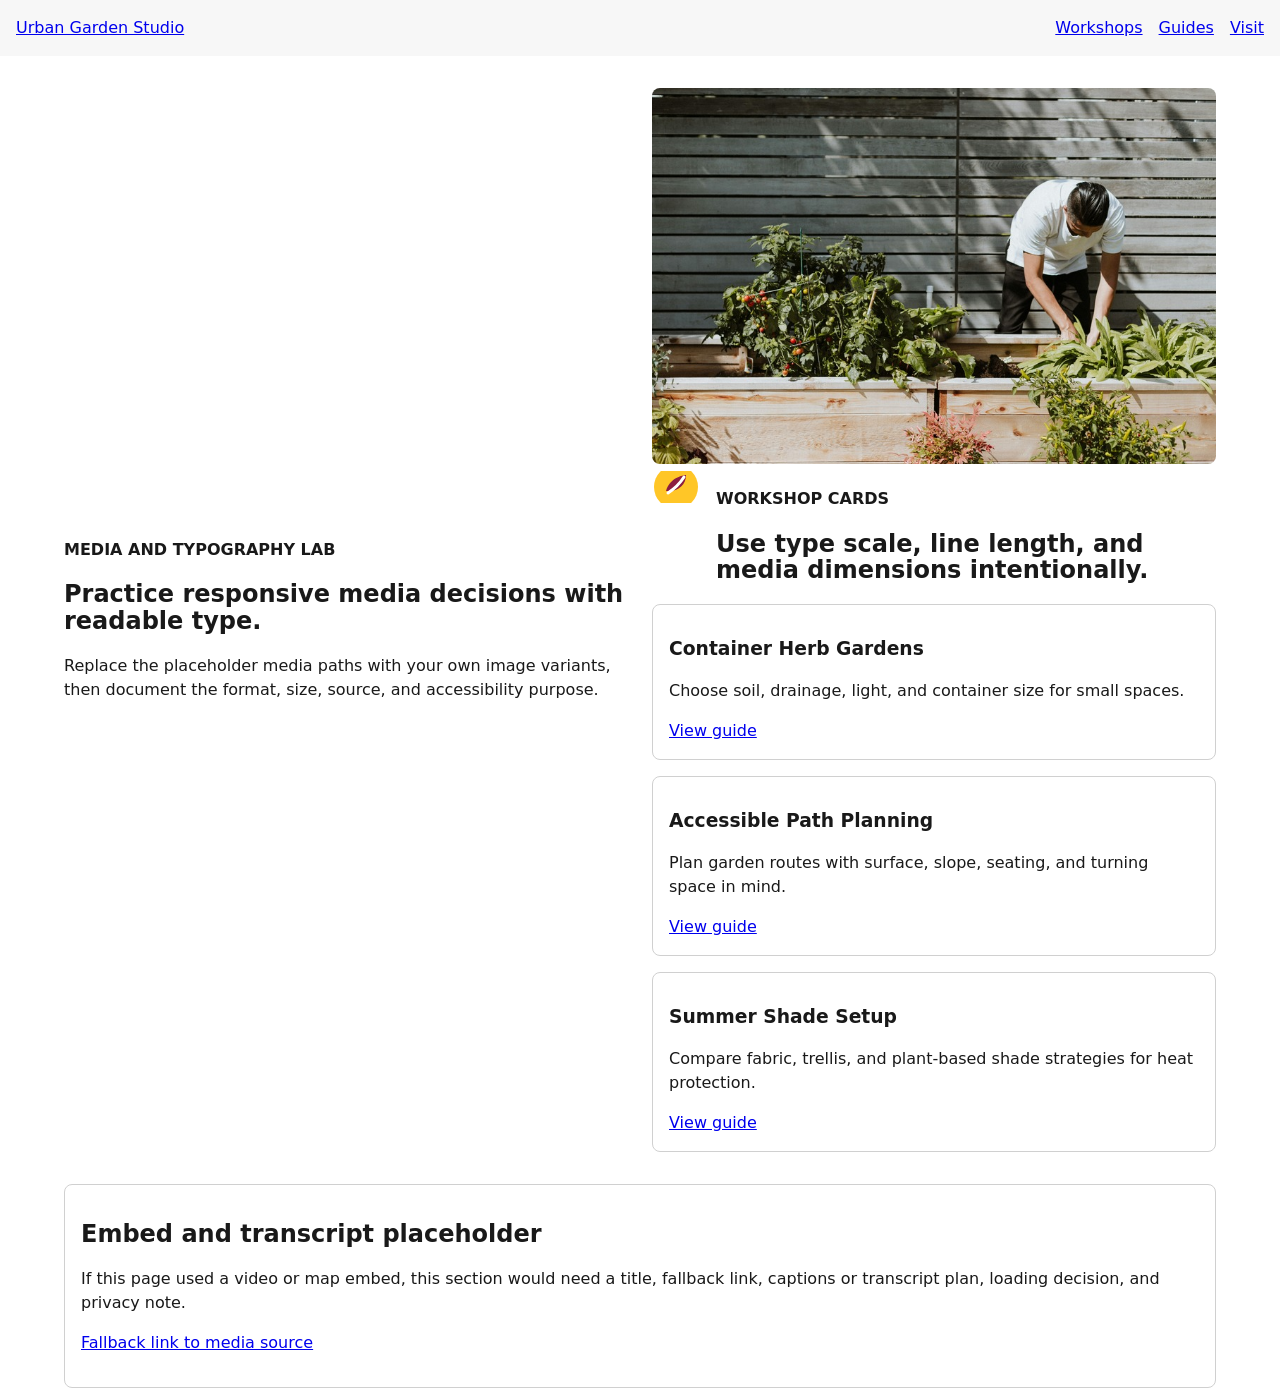
==== index.html @ c87c8046 "update" ====
<!doctype html>
<html lang="en">
<head>
  <meta charset="utf-8">
  <meta name="viewport" content="width=device-width, initial-scale=1">
  <title>Urban Garden Studio</title>
  <link rel="stylesheet" href="styles.css">
</head>
<body>
  <header class="site-header">
    <a class="site-logo" href="#">Urban Garden Studio</a>
    <nav aria-label="Main navigation">
      <ul class="nav-list">
        <li><a aria-current="page" href="#">Workshops</a></li>
        <li><a href="#">Guides</a></li>
        <li><a href="#">Visit</a></li>
      </ul>
    </nav>
  </header>

  <main>
    <section class="hero">
      <div class="hero-text">
        <p class="eyebrow">Media and typography lab</p>
        <h1>Practice responsive media decisions with readable type.</h1>
        <p>Replace the placeholder media paths with your own image variants, then document the format, size, source, and accessibility purpose.</p>
      </div>
      <figure class="hero-media">
        <img
          src="assets/garden-800.jpg"
          srcse="assets/garden-480.jpg 480w>
        <figcaption>Replace this placeholder with responsive image markup and real asset notes.</figcaption>
      </figure>
    </section>

    <section class="section">
      <div class="section-heading">
        <img class="section-icon" src="assets/sample-icon.svg" alt="" width="48" height="48">
        <div>
          <p class="eyebrow">Workshop cards</p>
          <h2>Use type scale, line length, and media dimensions intentionally.</h2>
        </div>
      </div>

      <div class="card-grid">
        <article class="card">
          <h3>Container Herb Gardens</h3>
          <p>Choose soil, drainage, light, and container size for small spaces.</p>
          <a href="#">View guide</a>
        </article>
        <article class="card">
          <h3>Accessible Path Planning</h3>
          <p>Plan garden routes with surface, slope, seating, and turning space in mind.</p>
          <a href="#">View guide</a>
        </article>
        <article class="card">
          <h3>Summer Shade Setup</h3>
          <p>Compare fabric, trellis, and plant-based shade strategies for heat protection.</p>
          <a href="#">View guide</a>
        </article>
      </div>
    </section>

    <section class="section media-check">
      <h2>Embed and transcript placeholder</h2>
      <p>If this page used a video or map embed, this section would need a title, fallback link, captions or transcript plan, loading decision, and privacy note.</p>
      <p><a href="#">Fallback link to media source</a></p>
    </section>
  </main>
</body>
</html>
---- styles.css ----
@layer reset, base, layout, components, utilities;

@layer reset {
  *,
  *::before,
  *::after {
    box-sizing: border-box;
  }

  body {
    margin: 0;
  }
}

@layer base {
  :root {
    --color-text: #191919;
    --color-surface: #ffffff;
    --color-muted: #f7f7f7;
    --color-accent: #8c1d40;
    --color-gold: #ffc627;
    --font-body: system-ui, -apple-system, BlinkMacSystemFont, "Segoe UI", sans-serif;
    --step-0: 1rem;
    --step-2: 1.5rem;
    --step-4: 2.5rem;
    --measure: 68ch;
    --space-4: 1rem;
    --space-6: 1.5rem;
    --space-8: 2rem;
  }

  body {
    color: var(--color-text);
    background: var(--color-surface);
    font-family: var(--font-body);
    font-size: var(--step-0);
    line-height: 1.5;
  }

  img,
  svg,
  video {
    max-inline-size: 100%;
    block-size: auto;
  }

  h1,
  h2,
  h3 {
    line-height: 1.1;
  }
}

@layer layout {
  main {
    inline-size: min(100% - 2rem, 72rem);
    margin-inline: auto;
  }

  .hero {
    display: grid;
    gap: var(--space-6);
    padding-block: var(--space-8);
  }

  .section {
    padding-block: var(--space-8);
  }

  .card-grid {
    display: grid;
    grid-template-columns: repeat(auto-fit, minmax(min(18rem, 100%), 1fr));
    gap: var(--space-4);
  }

  @media (min-width: 56rem) {
    .hero {
      grid-template-columns: 1fr 1fr;
      align-items: center;
    }
  }
}

@layer components {
  .site-header {
    display: flex;
    flex-wrap: wrap;
    gap: var(--space-4);
    justify-content: space-between;
    padding: var(--space-4);
    background: var(--color-muted);
  }

  .nav-list {
    display: flex;
    flex-wrap: wrap;
    gap: var(--space-4);
    padding: 0;
    margin: 0;
    list-style: none;
  }

  .hero-media {
    margin: 0;
  }

  .hero-media img,
  .placeholder-image {
    aspect-ratio: 3 / 2;
    border-radius: .5rem;
  }

  .hero-media img {
    object-fit: cover;
  }

  .placeholder-image {
    background:
      linear-gradient(135deg, rgb(140 29 64 / .85), rgb(255 198 39 / .85)),
      repeating-linear-gradient(45deg, #f7f7f7 0 12px, #ffffff 12px 24px);
    border: 1px solid #d0d0d0;
  }

  .section-heading {
    display: flex;
    gap: var(--space-4);
    align-items: start;
    max-inline-size: var(--measure);
  }

  .card,
  .media-check {
    padding: var(--space-4);
    border: 1px solid #d0d0d0;
    border-radius: .5rem;
    background: var(--color-surface);
  }
}

@layer utilities {
  .eyebrow {
    font-weight: 700;
    text-transform: uppercase;
  }
}
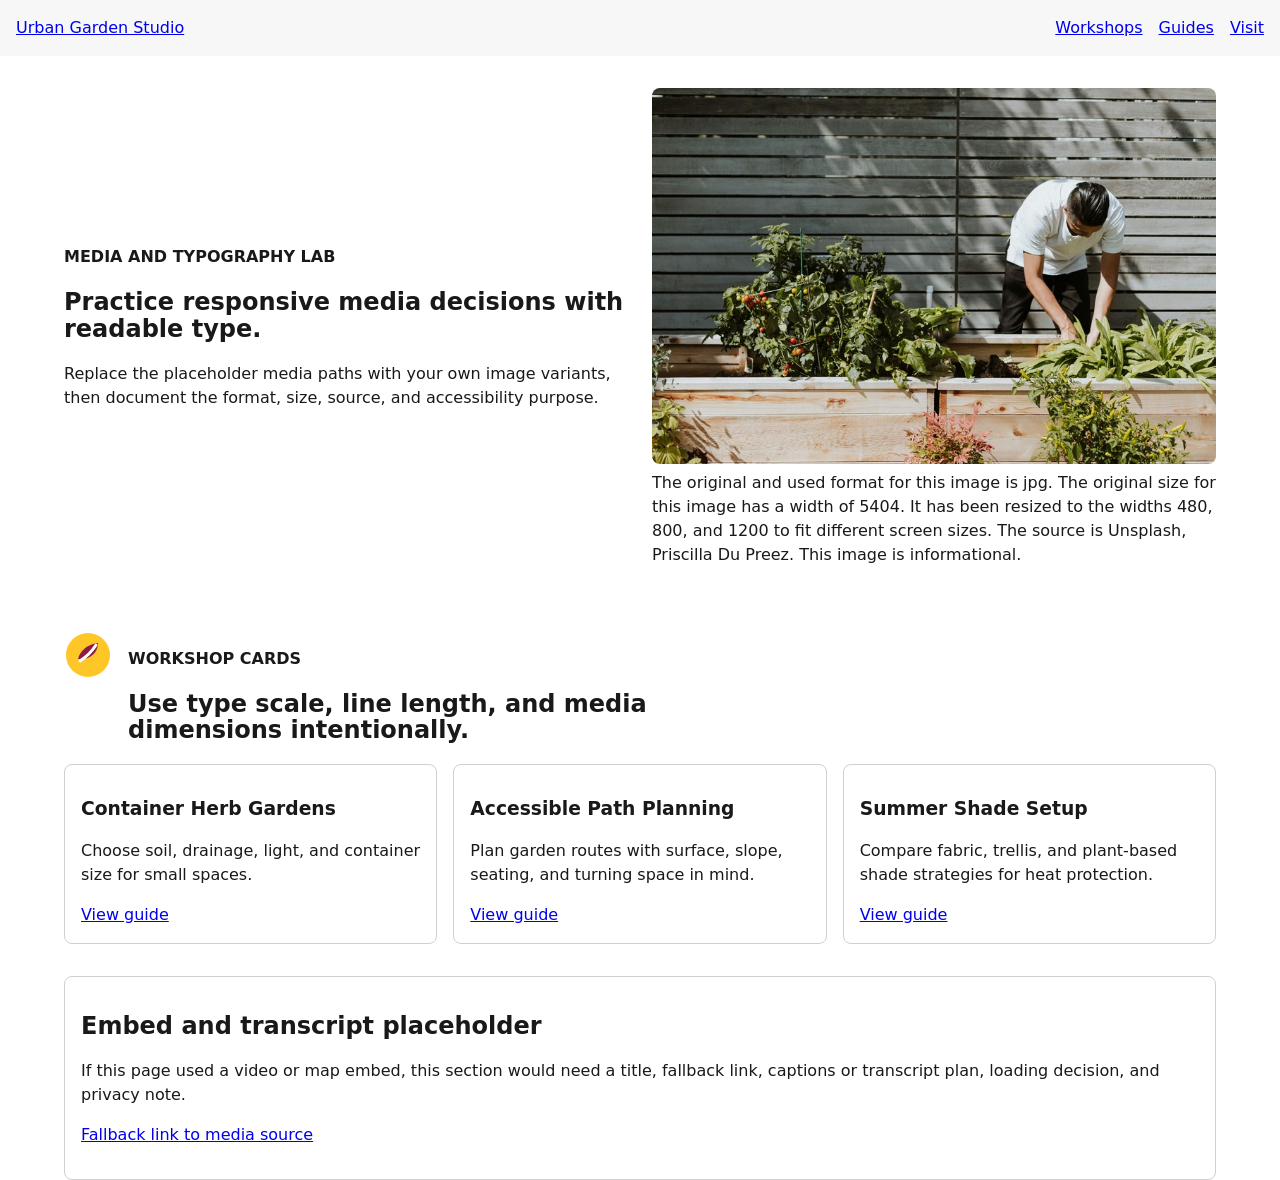
==== commit e0983d9e: "update" ====
--- a/index.html
+++ b/index.html
@@ -28,8 +28,13 @@
       <figure class="hero-media">
         <img
           src="assets/garden-800.jpg"
-          srcse="assets/garden-480.jpg 480w>
-        <figcaption>Replace this placeholder with responsive image markup and real asset notes.</figcaption>
+          srcset="assets/garden-480.jpg 480w,
+                  assets/garden-800.jpg 800w,
+                  assets/garden-1200.jpg 1200w"
+          sizes="(min-width: 56rem) 50vw, 100vw"
+          width="1200" height="800"
+          alt="Man tending to outdoor garden">
+        <figcaption>The original and used format for this image is jpg. The original size for this image has a width of 5404. It has been resized to the widths 480, 800, and 1200 to fit different screen sizes. The source is Unsplash, Priscilla Du Preez. This image is informational.</figcaption>
       </figure>
     </section>
 
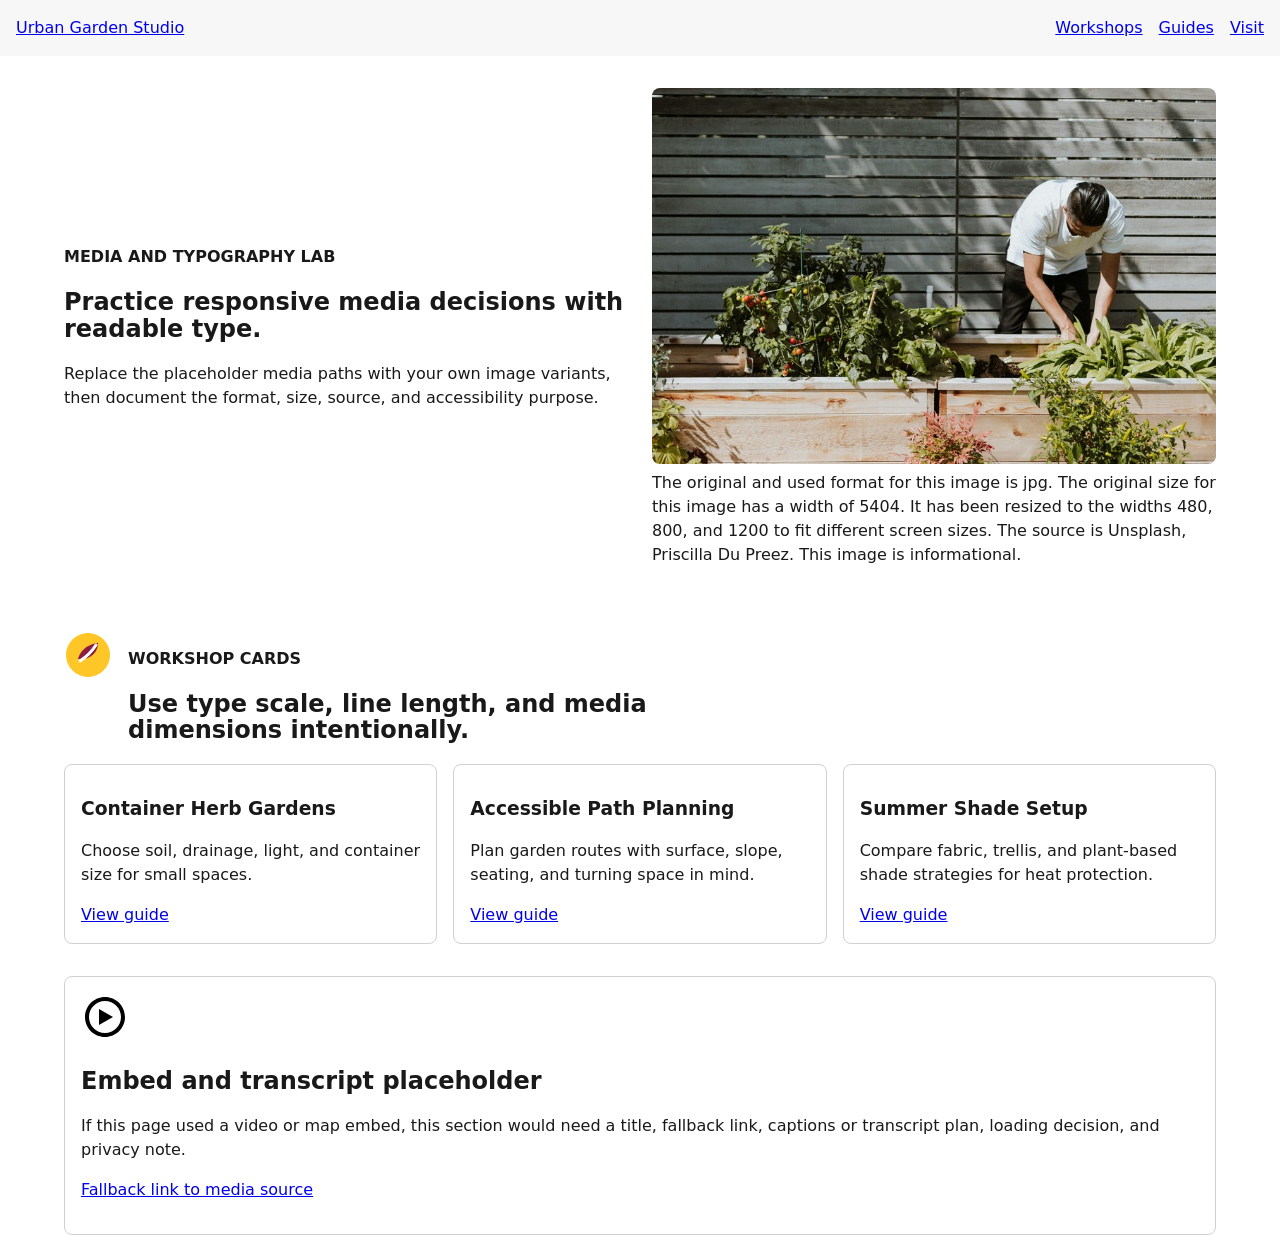
==== commit ce1ddee5: "update" ====
--- a/index.html
+++ b/index.html
@@ -67,6 +67,8 @@
     </section>
 
     <section class="section media-check">
+      <!--Added Video SVG Icon, purely decorative, sourced from Unsplash by Boxicons-->
+      <img class="section-icon" src="assets/video-icon.svg" alt="" width="48" height="48">
       <h2>Embed and transcript placeholder</h2>
       <p>If this page used a video or map embed, this section would need a title, fallback link, captions or transcript plan, loading decision, and privacy note.</p>
       <p><a href="#">Fallback link to media source</a></p>
--- a/styles.css
+++ b/styles.css
@@ -27,6 +27,8 @@
     --space-4: 1rem;
     --space-6: 1.5rem;
     --space-8: 2rem;
+
+    --heading-line-height: 1.1;
   }
 
   body {
@@ -47,7 +49,7 @@
   h1,
   h2,
   h3 {
-    line-height: 1.1;
+    line-height: var(--heading-line-height);
   }
 }
 
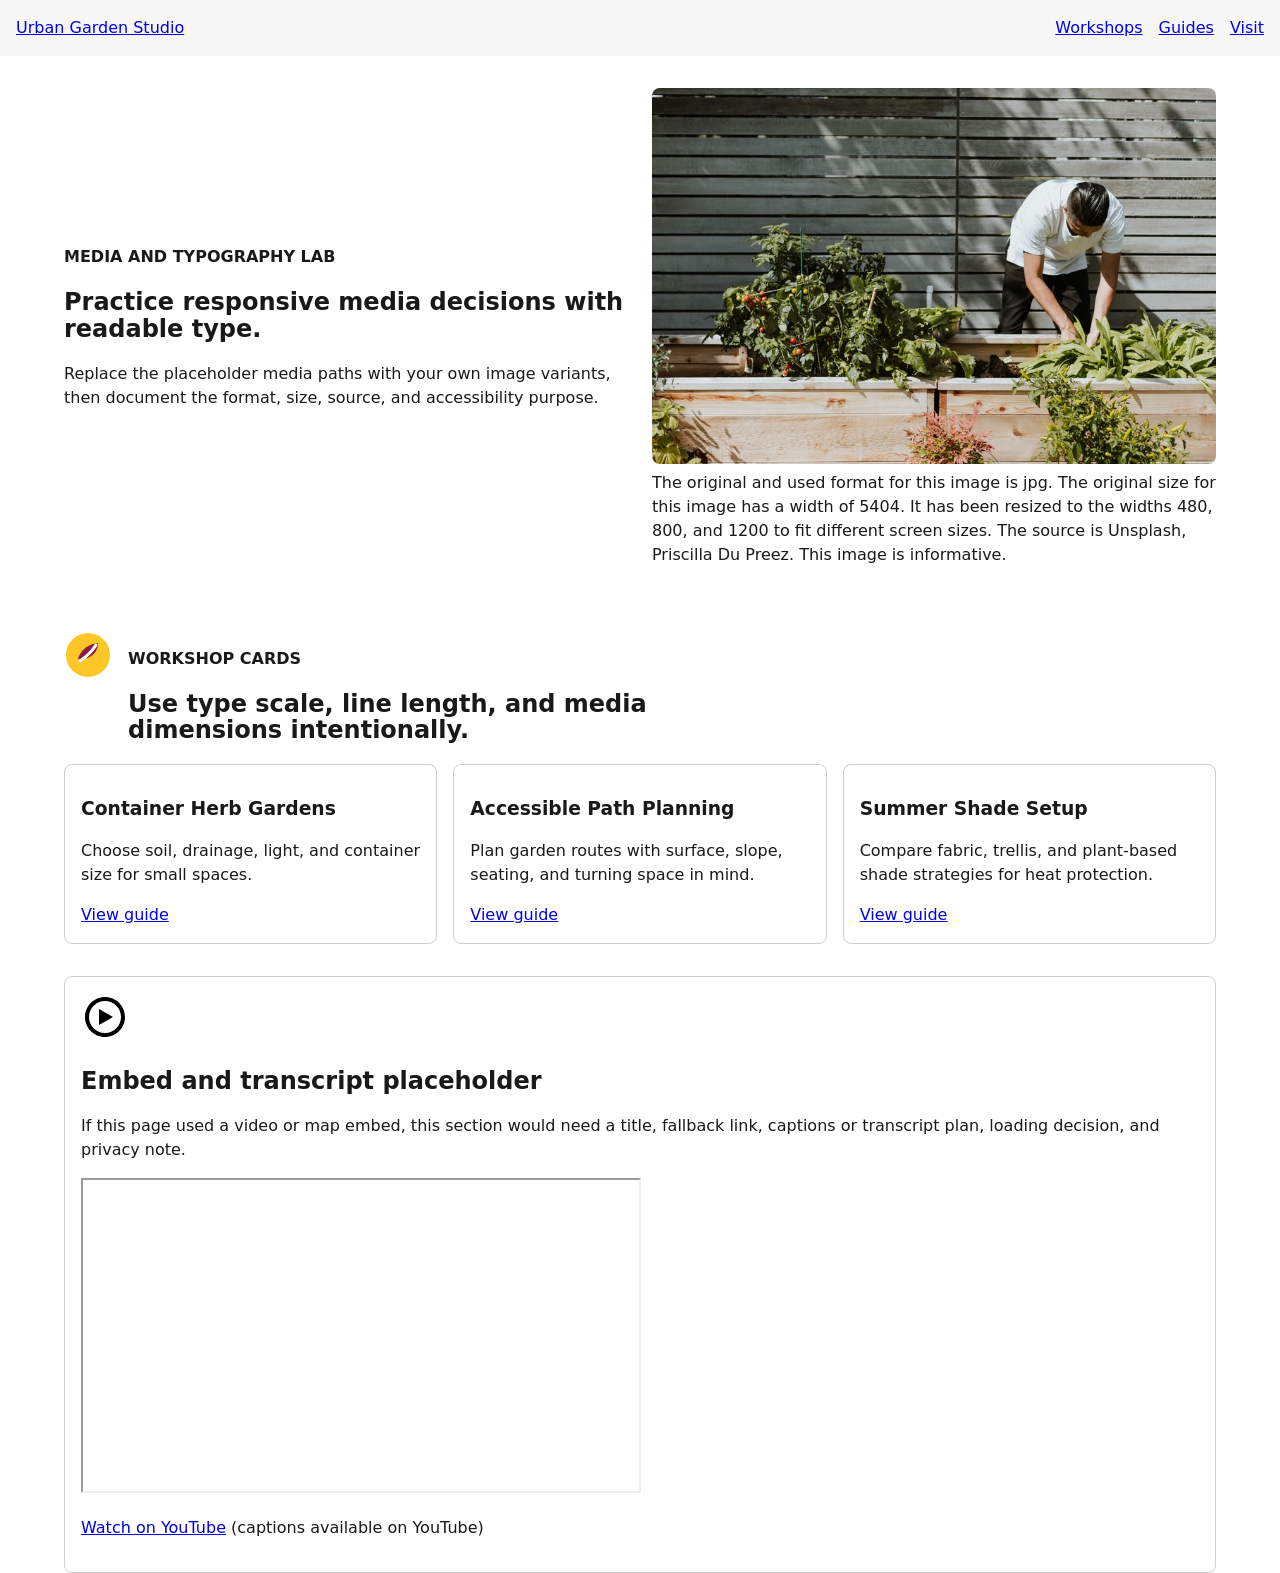
==== commit 71235b20: "update" ====
--- a/index.html
+++ b/index.html
@@ -34,7 +34,7 @@
           sizes="(min-width: 56rem) 50vw, 100vw"
           width="1200" height="800"
           alt="Man tending to outdoor garden">
-        <figcaption>The original and used format for this image is jpg. The original size for this image has a width of 5404. It has been resized to the widths 480, 800, and 1200 to fit different screen sizes. The source is Unsplash, Priscilla Du Preez. This image is informational.</figcaption>
+        <figcaption>The original and used format for this image is jpg. The original size for this image has a width of 5404. It has been resized to the widths 480, 800, and 1200 to fit different screen sizes. The source is Unsplash, Priscilla Du Preez. This image is informative.</figcaption>
       </figure>
     </section>
 
@@ -71,7 +71,18 @@
       <img class="section-icon" src="assets/video-icon.svg" alt="" width="48" height="48">
       <h2>Embed and transcript placeholder</h2>
       <p>If this page used a video or map embed, this section would need a title, fallback link, captions or transcript plan, loading decision, and privacy note.</p>
-      <p><a href="#">Fallback link to media source</a></p>
+      <div class="media-frame">
+        <iframe
+          src="https://www.youtube-nocookie.com/embed/FKF0ZcbIwfY"
+          title="Garden workshop video"
+          width="560" height="315"
+          loading="lazy"
+          allow="accelerometer; autoplay; clipboard-write; encrypted-media; gyroscope; picture-in-picture; web-share"
+          referrerpolicy="strict-origin-when-cross-origin"
+          allowfullscreen>
+        </iframe>
+      </div>
+      <p><a href="https://www.youtube.com/watch?v=FKF0ZcbIwfY">Watch on YouTube</a> (captions available on YouTube)</p>
     </section>
   </main>
 </body>
--- a/styles.css
+++ b/styles.css
@@ -19,6 +19,7 @@
     --color-muted: #f7f7f7;
     --color-accent: #8c1d40;
     --color-gold: #ffc627;
+    --color-border: #d0d0d0;
     --font-body: system-ui, -apple-system, BlinkMacSystemFont, "Segoe UI", sans-serif;
     --step-0: 1rem;
     --step-2: 1.5rem;
@@ -29,6 +30,7 @@
     --space-8: 2rem;
 
     --heading-line-height: 1.1;
+    --body-line-height: 1.5;
   }
 
   body {
@@ -36,7 +38,7 @@
     background: var(--color-surface);
     font-family: var(--font-body);
     font-size: var(--step-0);
-    line-height: 1.5;
+    line-height: var(--body-line-height);
   }
 
   img,
@@ -118,9 +120,9 @@
 
   .placeholder-image {
     background:
-      linear-gradient(135deg, rgb(140 29 64 / .85), rgb(255 198 39 / .85)),
-      repeating-linear-gradient(45deg, #f7f7f7 0 12px, #ffffff 12px 24px);
-    border: 1px solid #d0d0d0;
+      linear-gradient(135deg, var(--color-accent), var(--color-gold)),
+      repeating-linear-gradient(45deg, var(--color-muted) 0 12px, var(--color-surface) 12px 24px);
+    border: 1px solid var(--color-border);
   }
 
   .section-heading {
@@ -133,7 +135,7 @@
   .card,
   .media-check {
     padding: var(--space-4);
-    border: 1px solid #d0d0d0;
+    border: 1px solid var(--color-border);
     border-radius: .5rem;
     background: var(--color-surface);
   }
